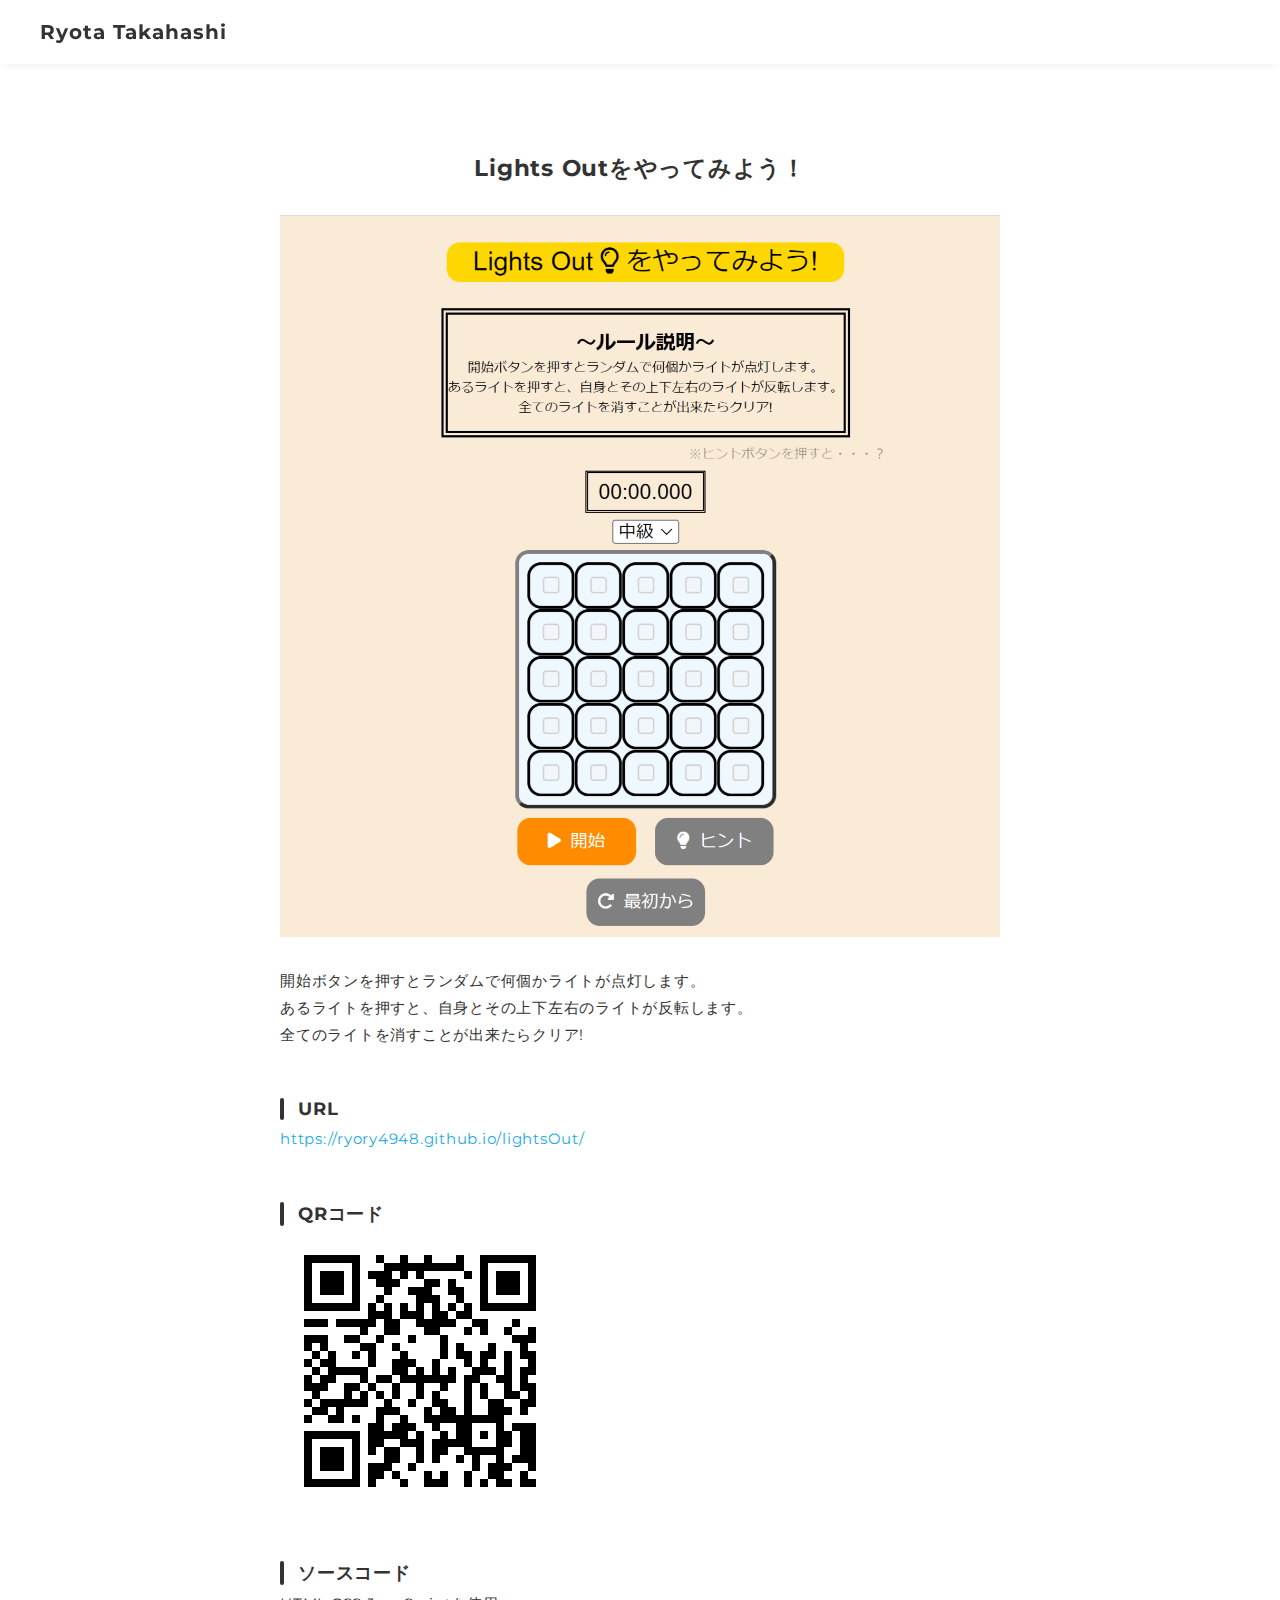
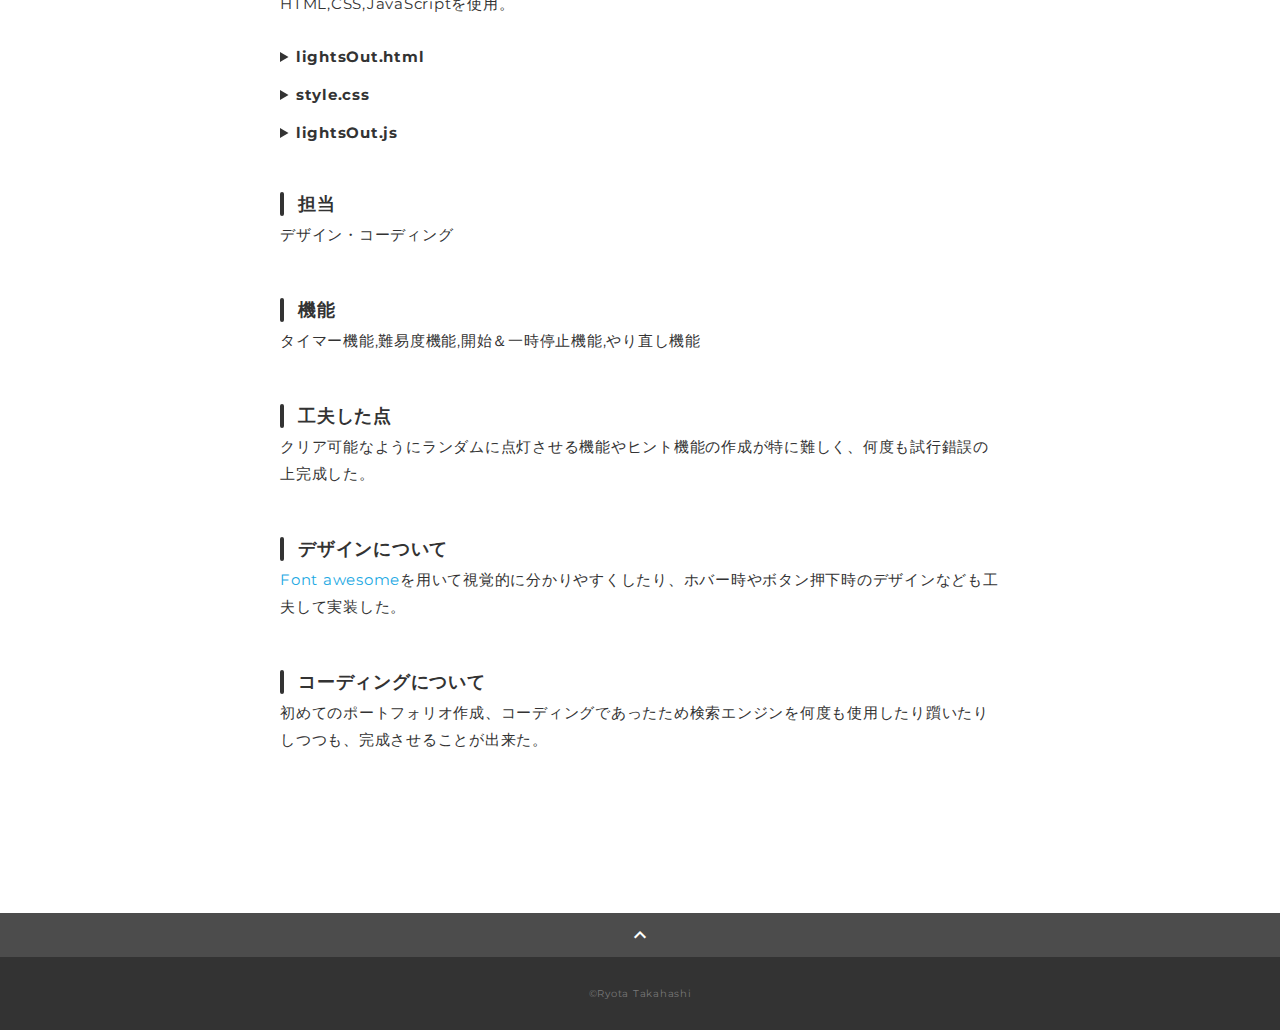
==== works-1-lightsOut.html @ b8c76a97 "Add files via upload" ====
<!DOCTYPE html>
<html>
<head>
  <meta charset="utf-8">
  <meta name="viewport" content="width=device-width,initial-scale=1.0,user-scalable=no">
  <meta property='og:type' content='website'>
  <meta property='og:title' content='Ryota Takahashi ポートフォリオ'>
  <meta property='og:url' content='URLが入る'>
  <meta property='og:description' content='Ryota Takahashiのポートフォリオサイトです。'>
  <meta property="og:image" content="img/ogp.png">
  <meta name="description" content="Ryota Takahashiのポートフォリオサイトです" />
  <title>Ryota Takahashi ポートフォリオ</title>
  <link rel="preconnect" href="https://fonts.gstatic.com">
  <link href="https://fonts.googleapis.com/css2?family=Montserrat:wght@400;700&display=swap" rel="stylesheet">
  <link href="https://fonts.googleapis.com/css?family=Material+Icons+Outlined" rel="stylesheet">
  <link href="css/ress.css" media="all" rel="stylesheet" type="text/css" />
  <link href="css/style.css" media="all" rel="stylesheet" type="text/css" />
  <link rel="shortcut icon" href="img/favicon.ico" />
  <link rel=”canonical” href=”URLが入る” />
</head>

<body>
  <div class="wrapper">

    <!-- header -->
    <header class="header ">
      <div class="container">
        <h1 class="header-logo">
          <a href="index.html">Ryota Takahashi</a>
        </h1>
      </div>
    </header>
    <!-- /header -->

    <main class="content">

      <article class="article">
        <div class="article-container">
          <h2 class="article-title">Lights Outをやってみよう！</h2>
          <div class="article-body">
            <p>
              <img src="img/works-1-lightsOut.png">
            </p>
            <p>
              開始ボタンを押すとランダムで何個かライトが点灯します。<br>
              あるライトを押すと、自身とその上下左右のライトが反転します。<br>
              全てのライトを消すことが出来たらクリア!
            </p>
            <h3>URL</h3>
            <p><a href="https://ryory4948.github.io/lightsOut/" target="_blank" rel="noopener">https://ryory4948.github.io/lightsOut/</a></p>

            <h3>QRコード</h3>
            <img src="img/lightsout-QR.png">

            <h3>ソースコード</h3>
            <p>HTML,CSS,JavaScriptを使用。</p>

            <details>
              <summary><strong>lightsOut.html</strong></summary>
              <p><script src="https://gist.github.com/ryory4948/7d1c937a4a9f35389d0b5a75c0885603.js"></script></p>
            </details><br>

            <details>
            <summary><strong>style.css</strong></summary>
            <p><script src="https://gist.github.com/ryory4948/ea83ffa3e0b9cec1af6e4cb5a50cacde.js"></script></p>
            </details><br>

            <details>
            <summary><strong>lightsOut.js</strong></summary>
            <p><script src="https://gist.github.com/ryory4948/12b39cff4f56faf1ce46dd9205ca7360.js"></script></p>
            </details>

            <h3>担当</h3>
            <p>デザイン・コーディング</p>
            <h3>機能</h3>
            <p>タイマー機能,難易度機能,開始＆一時停止機能,やり直し機能
            </p>
            <h3>工夫した点</h3>
            <p>クリア可能なようにランダムに点灯させる機能やヒント機能の作成が特に難しく、何度も試行錯誤の上完成した。</p>
            <h3>デザインについて</h3>
            <p>
              <a href="https://fontawesome.com/">Font awesome</a>を用いて視覚的に分かりやすくしたり、ホバー時やボタン押下時のデザインなども工夫して実装した。
            </p>

            <h3>コーディングについて</h3>
            <p>
              初めてのポートフォリオ作成、コーディングであったため検索エンジンを何度も使用したり躓いたりしつつも、完成させることが出来た。
            </p>
          </div>
        </div>
      </article>

      <div class="page-top" id="js-page-top">
        <span class="material-icons-outlined">expand_less</span>
      </div>
    </main>

    <!-- footer -->
    <footer class="footer">
      <div class="copyright">&copy;Ryota Takahashi</div>
    </footer>
    <!-- /footer -->

  </div>
  <script src="https://ajax.googleapis.com/ajax/libs/jquery/3.5.1/jquery.min.js"></script>
  <script type='text/javascript' src="js/script.js"></script>
</body>
</html>
---- css/ress.css ----
/*!
 * ress.css • v3.0.1
 * MIT License
 * github.com/filipelinhares/ress
 */

/* # =================================================================
   # Global selectors
   # ================================================================= */

html {
  box-sizing: border-box;
  word-break: normal;
  -moz-tab-size: 4;
  tab-size: 4;

  -webkit-text-size-adjust: 100%; /* Prevent adjustments of font size after orientation changes in iOS */
}

*,
::before,
::after {
  box-sizing: inherit;
  background-repeat: no-repeat; /* Set `background-repeat: no-repeat` to all elements and pseudo elements */
}

::before,
::after {
  vertical-align: inherit;
  text-decoration: inherit; /* Inherit text-decoration and vertical align to ::before and ::after pseudo elements */
}

* {
  margin: 0;
  padding: 0; /* Reset `padding` and `margin` of all elements */
}

/* # =================================================================
   # General elements
   # ================================================================= */

hr {
  overflow: visible; /* Show the overflow in Edge and IE */
  height: 0; /* Add the correct box sizing in Firefox */
}

details,
main {
  display: block; /* Render the `main` element consistently in IE. */
}

summary {
  display: list-item; /* Add the correct display in all browsers */
}

small {
  font-size: 80%; /* Set font-size to 80% in `small` elements */
}

[hidden] {
  display: none; /* Add the correct display in IE */
}

abbr[title] {
  /* Add the correct text decoration in Chrome, Edge, IE, Opera, and Safari */
  text-decoration: underline;
  text-decoration: underline dotted;
  border-bottom: none; /* Remove the bottom border in Chrome 57 */
}

a {
  background-color: transparent; /* Remove the gray background on active links in IE 10 */
}

a:active,
a:hover {
  outline-width: 0; /* Remove the outline when hovering in all browsers */
}

code,
kbd,
pre,
samp {
  font-family: monospace, monospace; /* Specify the font family of code elements */
}

pre {
  font-size: 1em; /* Correct the odd `em` font sizing in all browsers */
}

b,
strong {
  font-weight: bolder; /* Add the correct font weight in Chrome, Edge, and Safari */
}

/* https://gist.github.com/unruthless/413930 */
sub,
sup {
  position: relative;
  font-size: 75%;
  line-height: 0;
  vertical-align: baseline;
}

sub {
  bottom: -.25em;
}

sup {
  top: -.5em;
}

/* # =================================================================
   # Forms
   # ================================================================= */

input {
  border-radius: 0;
}

/* Replace pointer cursor in disabled elements */
[disabled] {
  cursor: default;
}

[type="number"]::-webkit-container-spin-button,
[type="number"]::-webkit-outer-spin-button {
  height: auto; /* Correct the cursor style of increment and decrement buttons in Chrome */
}

[type="search"] {
  outline-offset: -2px; /* Correct the outline style in Safari */

  -webkit-appearance: textfield; /* Correct the odd appearance in Chrome and Safari */
}

[type="search"]::-webkit-search-decoration {
  -webkit-appearance: none; /* Remove the container padding in Chrome and Safari on macOS */
}

textarea {
  overflow: auto; /* Internet Explorer 11+ */
  resize: vertical; /* Specify textarea resizability */
}

button,
input,
optgroup,
select,
textarea {
  font: inherit; /* Specify font inheritance of form elements */
}

optgroup {
  font-weight: bold; /* Restore the font weight unset by the previous rule */
}

button {
  overflow: visible; /* Address `overflow` set to `hidden` in IE 8/9/10/11 */
}

button,
select {
  text-transform: none; /* Firefox 40+, Internet Explorer 11- */
}

/* Apply cursor pointer to button elements */
button,
[type="button"],
[type="reset"],
[type="submit"],
[role="button"] {
  cursor: pointer;
  color: inherit;
}

/* Remove container padding and border in Firefox 4+ */
button::-moz-focus-container,
[type="button"]::-moz-focus-container,
[type="reset"]::-moz-focus-container,
[type="submit"]::-moz-focus-container {
  padding: 0;
  border-style: none;
}

/* Replace focus style removed in the border reset above */
button:-moz-focusring,
[type="button"]::-moz-focus-container,
[type="reset"]::-moz-focus-container,
[type="submit"]::-moz-focus-container {
  outline: 1px dotted ButtonText;
}

button,
html [type="button"],
/* Prevent a WebKit bug where (2) destroys native `audio` and `video`controls in Android 4 */
[type="reset"],
[type="submit"] {
  -webkit-appearance: button; /* Correct the inability to style clickable types in iOS */
}

/* Remove the default button styling in all browsers */
button,
input,
select,
textarea {
  border-style: none;
  background-color: transparent;
}

/* Style select like a standard input */
select {
  -webkit-appearance: none; /* Chrome 41+ */
  -moz-appearance: none; /* Firefox 36+ */
}

select::-ms-expand {
  display: none; /* Internet Explorer 11+ */
}

select::-ms-value {
  color: currentColor; /* Internet Explorer 11+ */
}

legend {
  display: table; /* Correct the text wrapping in Edge and IE */
  max-width: 100%; /* Correct the text wrapping in Edge and IE */
  max-width: 100%; /* Correct the text wrapping in Edge 18- and IE */
  white-space: normal; /* Correct the text wrapping in Edge and IE */
  color: inherit; /* Correct the color inheritance from `fieldset` elements in IE */
  border: 0; /* Correct `color` not being inherited in IE 8/9/10/11 */
}

::-webkit-file-upload-button {
  font: inherit; /* Change font properties to `inherit` in Chrome and Safari */
  color: inherit;
  /* Correct the inability to style clickable types in iOS and Safari */

  -webkit-appearance: button;
}

/* # =================================================================
   # Specify media element style
   # ================================================================= */

img {
  border-style: none; /* Remove border when inside `a` element in IE 8/9/10 */
}

/* Add the correct vertical alignment in Chrome, Firefox, and Opera */
progress {
  vertical-align: baseline;
}

/* # =================================================================
   # Accessibility
   # ================================================================= */

/* Hide content from screens but not screenreaders */
@media screen {
  [hidden~="screen"] {
    display: inherit;
  }
  [hidden~="screen"]:not(:active):not(:focus):not(:target) {
    position: absolute !important;
    clip: rect(0 0 0 0) !important;
  }
}

/* Specify the progress cursor of updating elements */
[aria-busy="true"] {
  cursor: progress;
}

/* Specify the pointer cursor of trigger elements */
[aria-controls] {
  cursor: pointer;
}

/* Specify the unstyled cursor of disabled, not-editable, or otherwise inoperable elements */
[aria-disabled] {
  cursor: default;
}
---- css/style.css ----
body {
  font-family: "Montserrat","Helvetica Neue",Arial,"Hiragino Kaku Gothic ProN","Hiragino Sans",Meiryo,sans-serif;
  font-size: 15px;
  letter-spacing: .05em;
  color: #333;
}

a {
  transition: opacity .3s;
  text-decoration: none;
  color: #1ca9e3;
}

img {
  max-width: 100%;
  height: auto;
  vertical-align: bottom;
  border-style: none;
}



.pc-only {
  display: block;
}



/*--------------------------------
 レイアウト
---------------------------------*/
.wrapper {
  padding-top: 73px;
}

.section {
  padding: 90px 0;
}

.section:nth-of-type(odd) {
  background-color: #f7f7f7;
}

.container {
  max-width: 1340px;
  margin: 0 auto;
  padding: 0 40px;
}

/*--------------------------------
 見出し
---------------------------------*/
.title {
  font-size: 34px;
  font-weight: bold;
  line-height: 1;
  margin-bottom: 40px;
  text-align: center;
  letter-spacing: .05em;
  color: #333;
}

.lead {
  font-size: 16px;
  line-height: 1.8;
  margin-bottom: 30px;
}

/*--------------------------------
ヘッダー
---------------------------------*/
.header {
  position: fixed;
  top: 0;
  z-index: 1;
  width: 100%;
  background-color: #fff;
  box-shadow: 0 5px 10px -6px rgba(0,0,0,.1);
}

.header .container {
  display: flex;
  align-items: center;
  justify-content: space-between;
  padding: 20px 40px;
}

.header-logo {
  font-size: 20px;
  font-weight: bold;
  line-height: 1.2;
  margin-right: 20px;
  letter-spacing: .05em;
}

.header-logo a {
  color: #333;
}

.gnav-list {
  display: flex;
  justify-content: space-between;
  list-style: none;
}

.gnav-item:not(:last-child) {
  margin-right: 20px;
}

.gnav-item a {
  position: relative;
  font-size: 13px;
  font-weight: bold;
  display: inline-block;
  padding: 5px 0;
  transition: .3s;
  letter-spacing: .05em;
  color: #333;
}
.gnav-item a:after {
  position: absolute;
  bottom: 0;
  left: 50%;
  width: 0;
  height: 3px;
  content: "";
  transition: .3s;
  -webkit-transform: translateX(-50%);
  transform: translateX(-50%);
  background-color: #333;
}

.gnav-item a:hover:after {
  width: 100%;
}

/*--------------------------------
 メインビジュアル
---------------------------------*/
.mv {
  display: flex;
  align-items: center;
  justify-content: center;
  height: 85vh;
  text-align: center;

}

.mv-container {
  padding: 0 40px;
}

.mv-title {
  font-size: 60px;
  font-weight: bold;
  line-height: 1.2;
  margin-bottom: 5px;
  letter-spacing: .1em;
}
.mv-subtitle {
  font-size: 20px;
  font-weight: bold;
  line-height: 1;
  margin-bottom: 40px;
  letter-spacing: .08em;
}

.mv-text {
  font-size: 16px;
  line-height: 1.8;
}

/*--------------------------------
 Works
---------------------------------*/
.works-list {
  display: flex;
  flex-wrap: wrap;
  margin-bottom: -40px;
}

.works-item {
  width: 31.74603%;
  margin-right: 1.58730%;
  margin-bottom: 40px;
  color: #333;
}

.works-item:hover {
  opacity: .9;
}

.works-item:nth-of-type(3n) {
  margin-right: 0;
}

.works-img img {
  border: 1px solid #e6e6e6;
}

.works-name {
  font-size: 12px;
  font-weight: bold;
  margin-top: 8px;
}

.works-info {
  font-size: 10px;
  margin-top: 5px;
}

/*--------------------------------
 Skill
---------------------------------*/
.skill-list {
  display: flex;
  flex-wrap: wrap;
  justify-content: space-between;
  margin-bottom: -50px;
}

.skill-item {
  display: flex;
  align-items: flex-start;
  justify-content: space-between;
  width: 48%;
  margin-bottom: 50px;
}

.skill-img {
  width: 60px;
  height: auto;
  margin-right: 20px;
}

.skill-body {
  flex: 1;
}

.skill-name {
  margin-bottom: 10px;
}

.skill-text {
  font-size: 14px;
  line-height: 1.8;
}

/*--------------------------------
 About
---------------------------------*/
.profile {
  display: flex;
  flex-wrap: wrap;
  max-width: 800px;
  margin: 0 auto;
}
.profile-img {
  width: 20%;
  margin-right: 30px;
  border-radius: 50%;
}
.profile-img img {
  border-radius: 50%;
}
.profile-body {
  flex: 1;
}

.profile-body p {
  font-size: 15px;
  line-height: 1.8;
}

.profile-body p:not(:last-child) {
  margin-bottom: 30px;
}

/*--------------------------------
 Contact
---------------------------------*/
.contact {
  text-align: center;
}

.contact-item:not(:last-child) {
  margin-right: 10px;
}

.contact-text {
  margin-top: 10px;
}
/*--------------------------------
 ページトップ
---------------------------------*/
.page-top {
  font-weight: bold;
  padding: 10px;
  cursor: pointer;
  text-align: center;
  background-color: #4c4c4c;
}

.page-top .material-icons-outlined {
  vertical-align: bottom;
  color: #fff;
}

/*--------------------------------
 フッター
---------------------------------*/
.footer {
  padding: 30px;
  background-color: #333;
}

.copyright {
  font-size: 10px;
  text-align: center;
  color: #797979;
}

/*--------------------------------
 下層：Worksページ
---------------------------------*/
.article {
  padding: 80px 0;
}

.article-container {
  max-width: 1040px;
  margin: 0 auto;
  padding: 0 20px;
}

.article-title {
  margin-bottom: 30px;
  text-align: center;
}

.article-body {
  max-width: 720px;
  margin: 0 auto;
  margin-bottom: 80px;
}

.article-body h3 {
  position: relative;
  font-size: 18px;
  margin-bottom: 5px;
  padding-left: 1em;
}

.article-body h3:not(:first-child) {
  margin-top: 50px;
}

.article-body h3::before {
  position: absolute;
  top: 0;
  left: 0;
  width: 4px;
  height: 100%;
  content: "";
  border-radius: 3px;
  background-color: #333;
}

.article-body p {
  font-size: 15px;
  line-height: 1.8;
  margin-bottom: 30px;
}

.home-link {
  text-align: center;
}

/*media Queries 767
----------------------------------------------------*/
@media screen and (max-width: 767px) {
  body {
    font-size: 14px;
  }

  .pc-only {
    display: none;
  }

  .sp-only {
    display: block;
  }

  /* 見出し */
  .title {
    font-size: 26px;
    margin-bottom: 20px;
  }

  .lead {
    font-size: 14px;
    line-height: 1.7;
    margin-bottom: 20px;
  }

  /* レイアウト */
  .wrapper {
    padding-top: 57px;
  }

  .section {
    padding: 60px 0;
  }

  .container {
    padding: 0 20px;
  }

  /* ヘッダー */
  .header .container {
    padding: 15px;
  }

  .header-logo {
    font-size: 15px;
    margin-right: 15px;
  }

  .gnav-item:not(:last-child) {
    margin-right: 10px;
  }

  .gnav-item a {
    font-size: 10px;
  }

  .gnav-item a:after {
    display: none;
  }

  /*  メインビジュアル */
  .mv {
    height: 75vh;
  }

  .mv-container {
    padding: 0 20px;
  }

  .mv-title {
    font-size: 30px;
  }
  .mv-subtitle {
    font-size: 16px;
    margin-bottom: 20px;
  }

  .mv-text {
    font-size: 14px;
    line-height: 1.7;
  }

  /* Works */
  .works-name {
    font-size: 12px;
  }

  .works-info {
    margin-top: 3px;
  }

  .works-list {
    justify-content: space-between;
  }

  .works-item {
    flex: 0 0 48%;
    margin-right: 0;
    margin-bottom: 30px;
  }

  /* Skill */
  .skill-list {
    display: block;
    margin-bottom: 0;
  }

  .skill-item {
    width: 100%;
    margin-bottom: 35px;
  }

  .skill-item:last-child {
    margin-bottom: 0;
  }

  .skill-name {
    margin-bottom: 5px;
  }

  .skill-text {
    font-size: 13px;
    line-height: 1.7;
  }

  /* About */
  .profile {
    display: block;
  }
  .profile-img {
    width: 150px;
    margin: 0 auto;
    margin-bottom: 25px;
  }

  .profile-body p {
    font-size: 14px;
    line-height: 1.7;
  }

  .profile-body p:not(:last-child) {
    margin-bottom: 20px;
  }

  /* フッター */
  .footer {
    padding: 20px;
  }

  /* 下層ページ */
  .article {
    padding: 50px 0;
  }

  .article-body h3 {
    font-size: 16px;
    padding-left: .8em;
  }

  .article-body h3:not(:first-child) {
    margin-top: 30px;
  }

  .article-body p {
    font-size: 14px;
    line-height: 1.7;
    margin-bottom: 20px;
  }
}
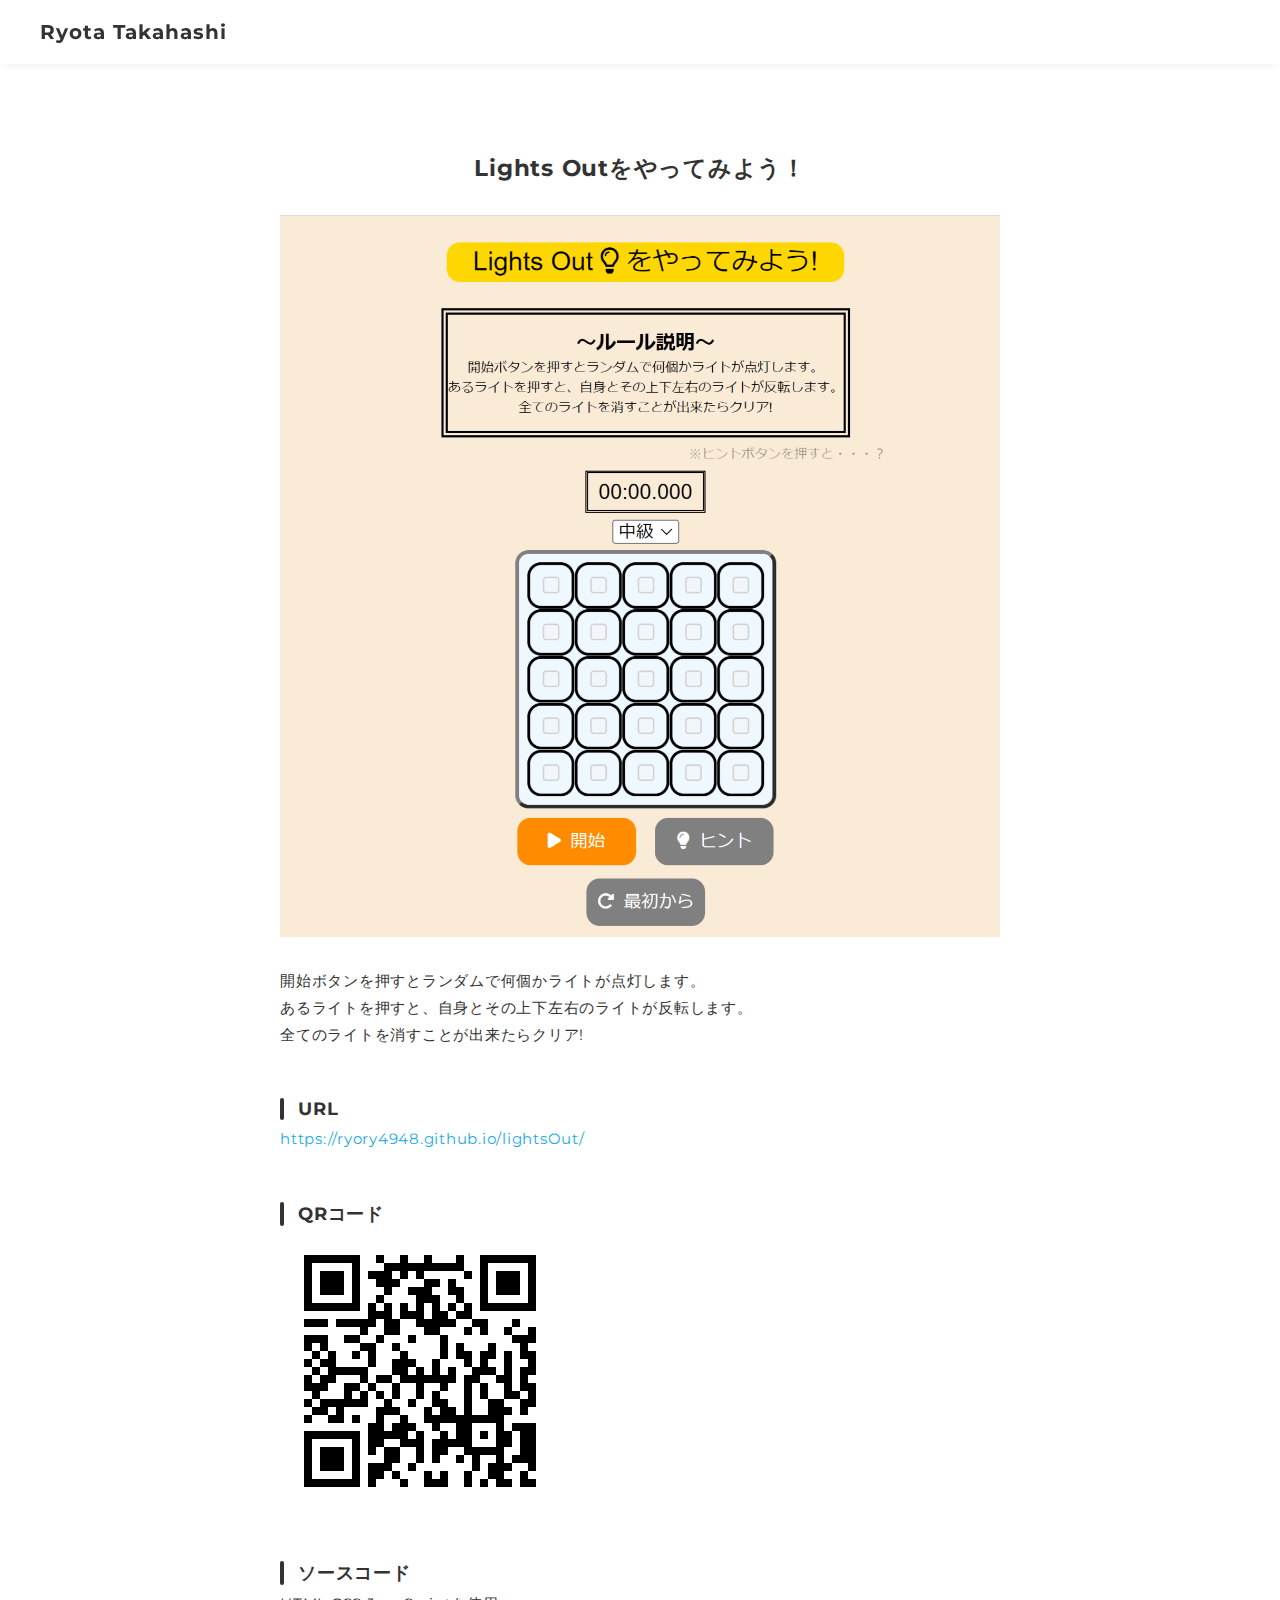
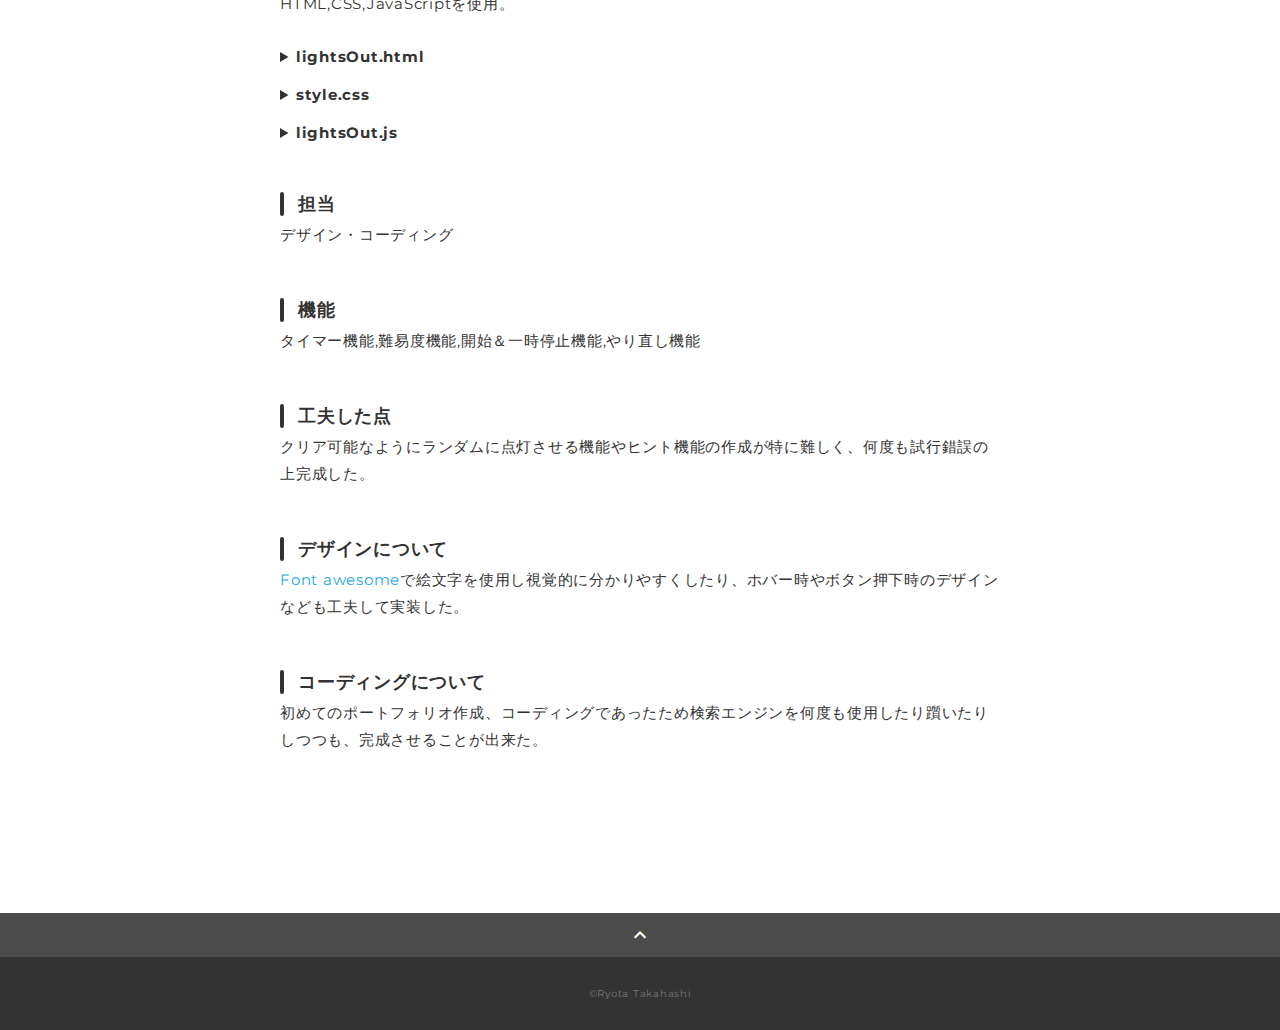
==== commit 93364f8c: "Update works-1-lightsOut.html" ====
--- a/works-1-lightsOut.html
+++ b/works-1-lightsOut.html
@@ -79,7 +79,7 @@
             <p>クリア可能なようにランダムに点灯させる機能やヒント機能の作成が特に難しく、何度も試行錯誤の上完成した。</p>
             <h3>デザインについて</h3>
             <p>
-              <a href="https://fontawesome.com/">Font awesome</a>を用いて視覚的に分かりやすくしたり、ホバー時やボタン押下時のデザインなども工夫して実装した。
+              <a href="https://fontawesome.com/">Font awesome</a>で絵文字を使用し視覚的に分かりやすくしたり、ホバー時やボタン押下時のデザインなども工夫して実装した。
             </p>
 
             <h3>コーディングについて</h3>
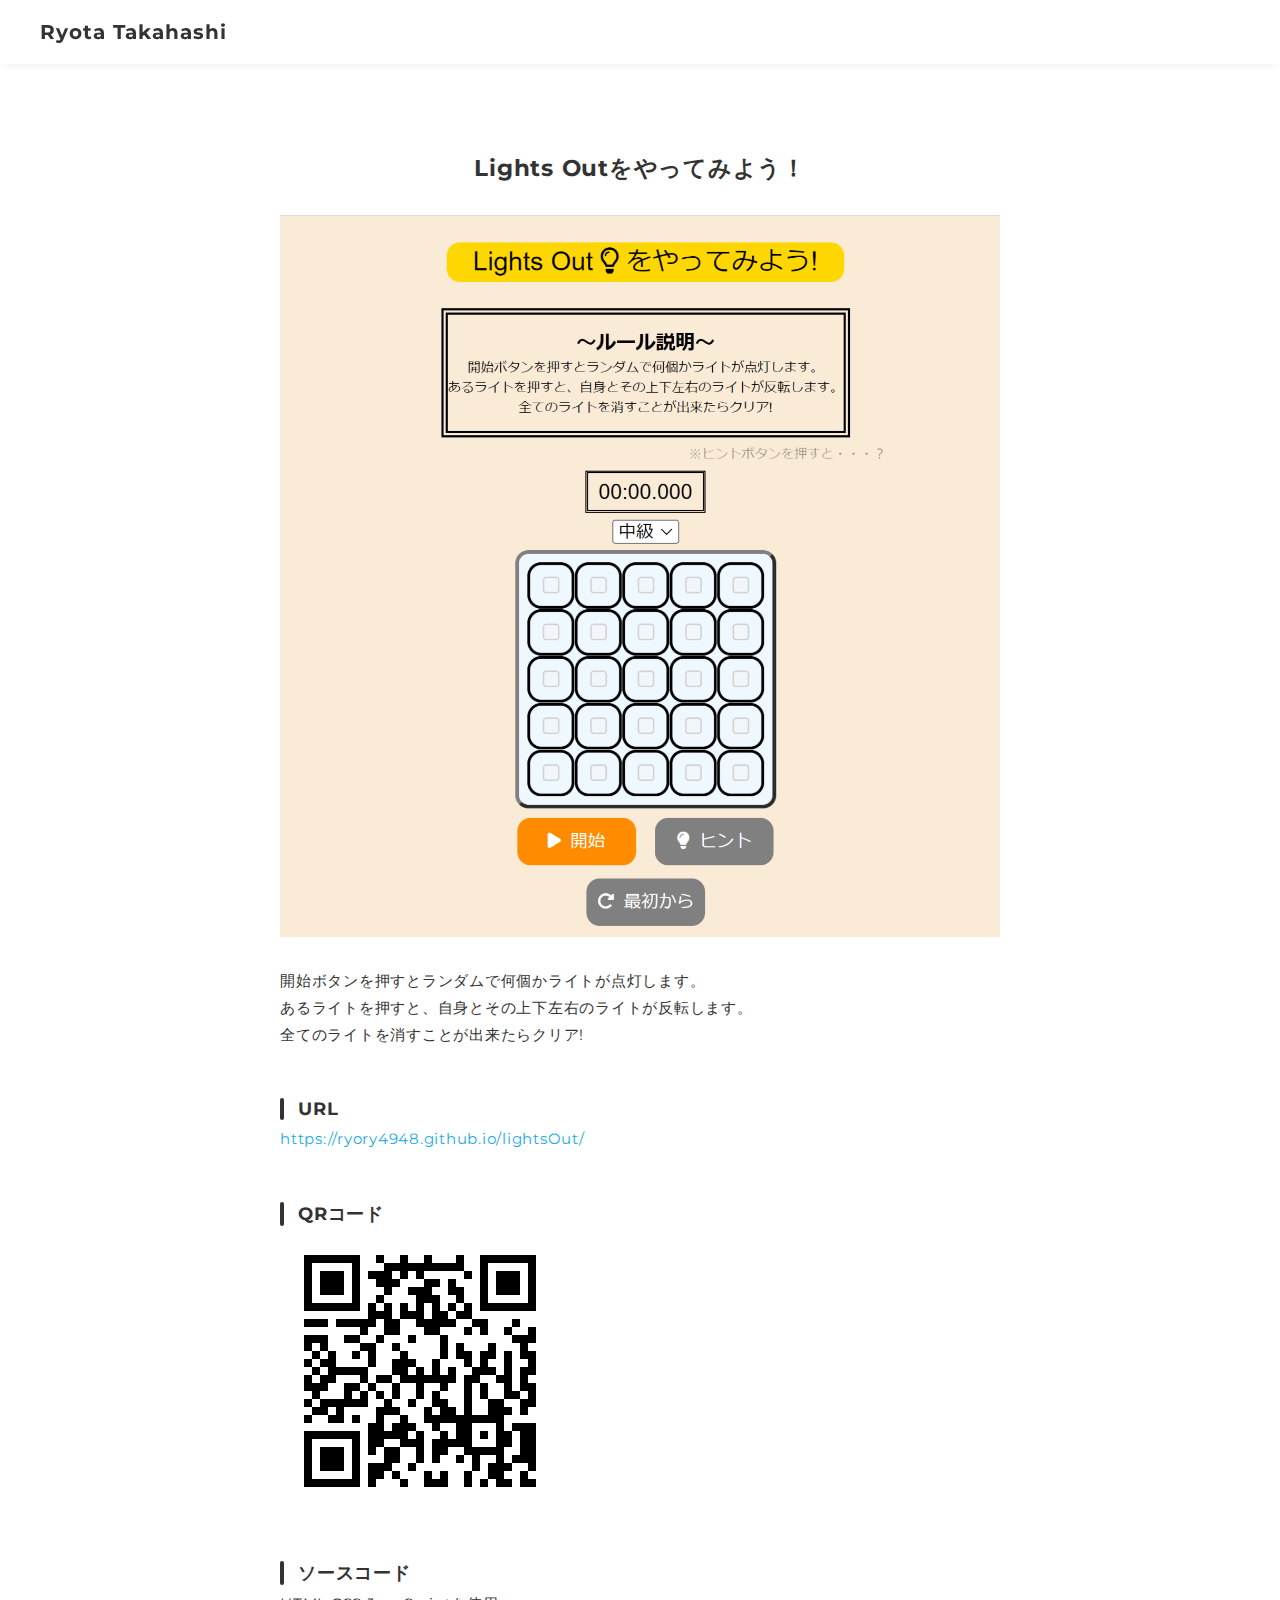
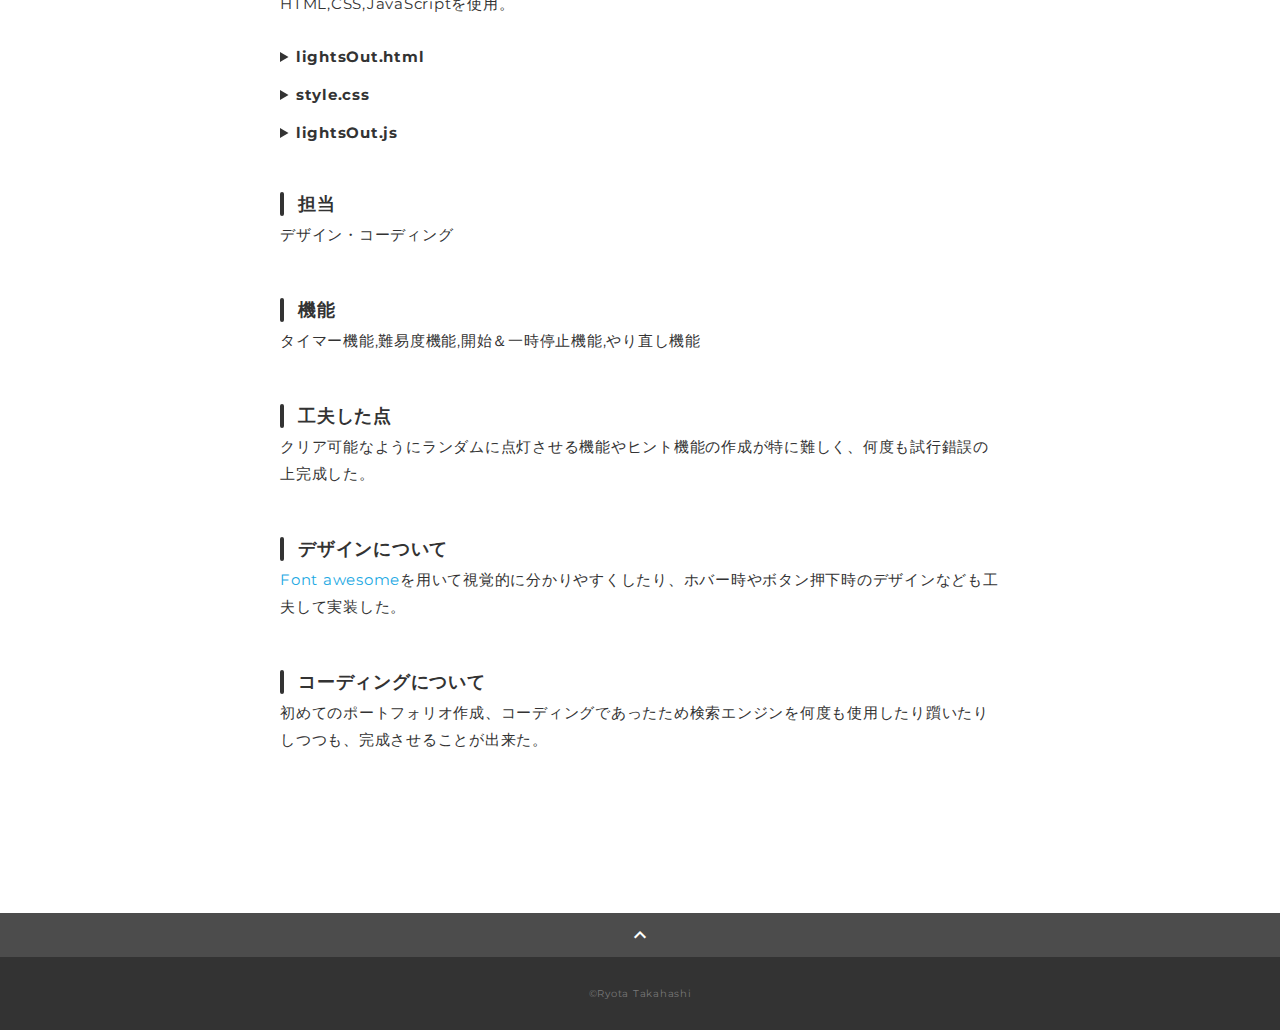
==== commit 4c91e770: "Add files via upload" ====
--- a/works-1-lightsOut.html
+++ b/works-1-lightsOut.html
@@ -79,7 +79,7 @@
             <p>クリア可能なようにランダムに点灯させる機能やヒント機能の作成が特に難しく、何度も試行錯誤の上完成した。</p>
             <h3>デザインについて</h3>
             <p>
-              <a href="https://fontawesome.com/">Font awesome</a>で絵文字を使用し視覚的に分かりやすくしたり、ホバー時やボタン押下時のデザインなども工夫して実装した。
+              <a href="https://fontawesome.com/">Font awesome</a>を用いて視覚的に分かりやすくしたり、ホバー時やボタン押下時のデザインなども工夫して実装した。
             </p>
 
             <h3>コーディングについて</h3>
